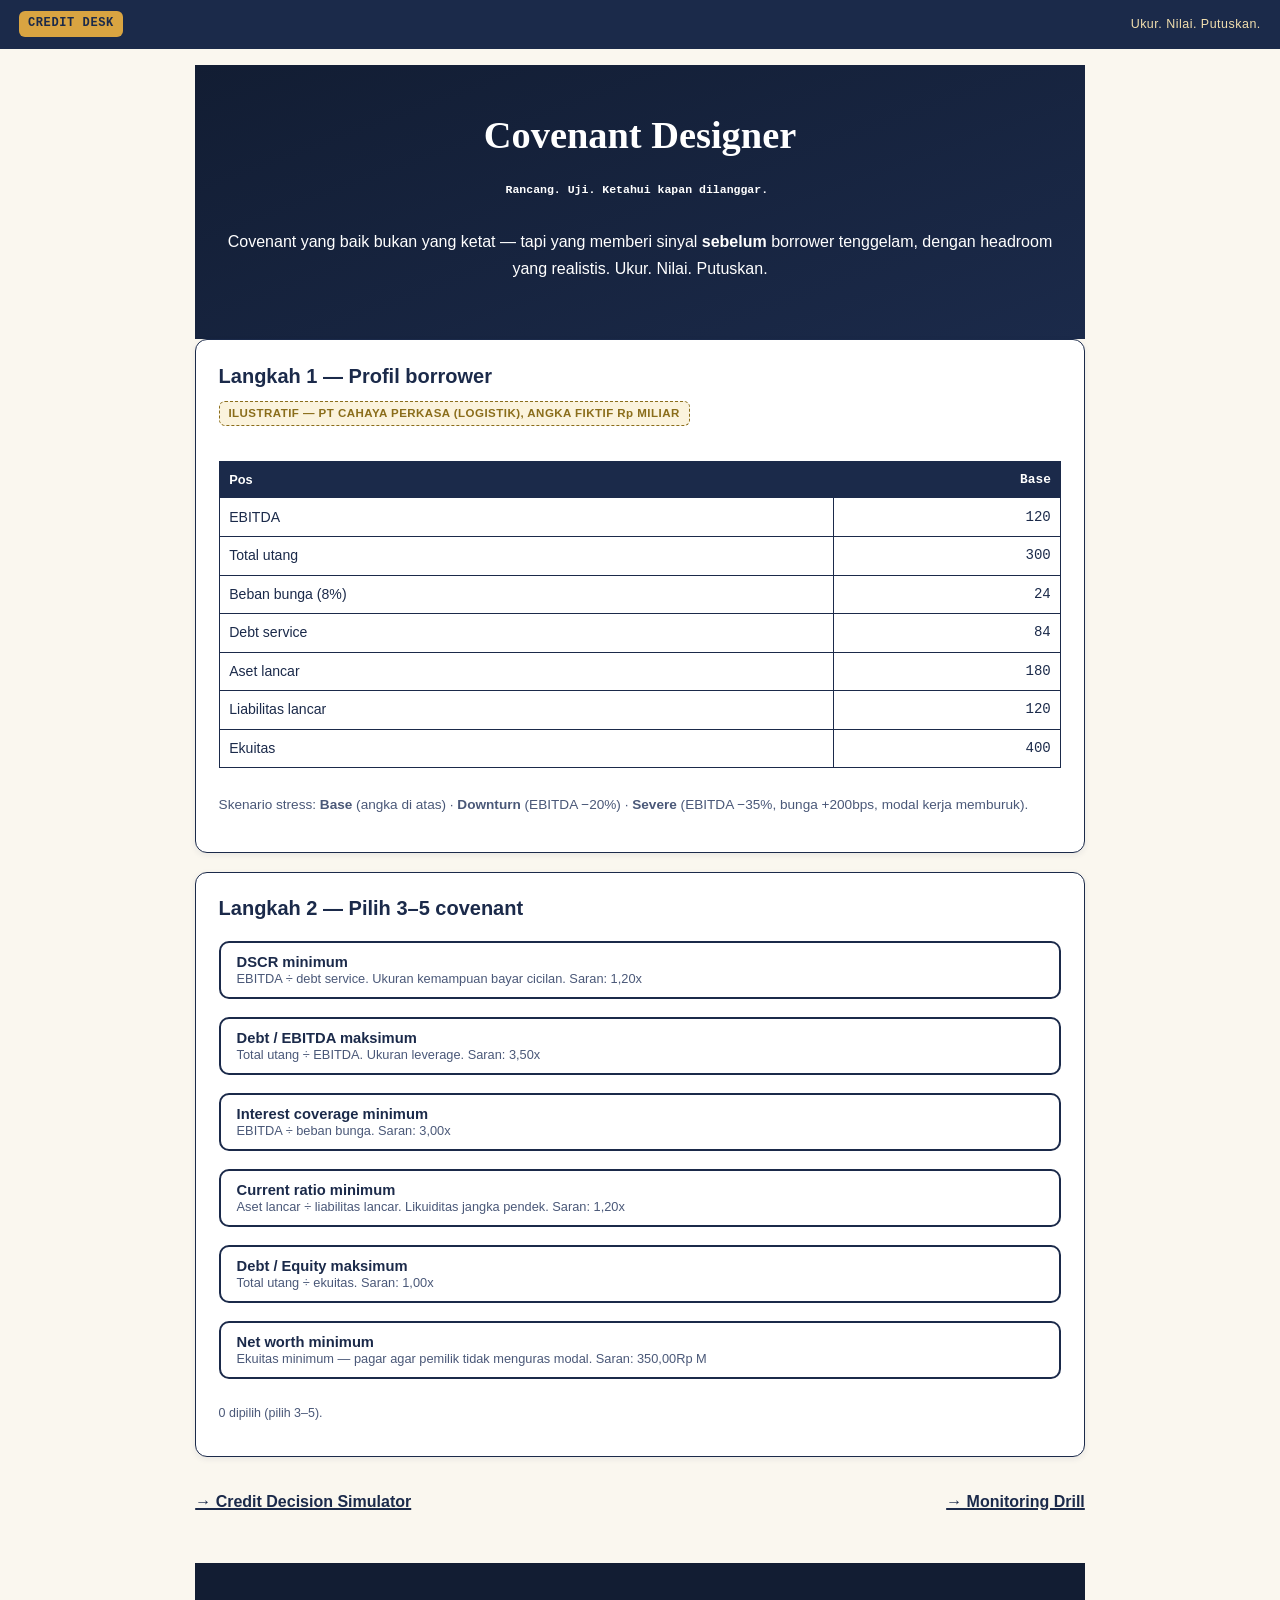
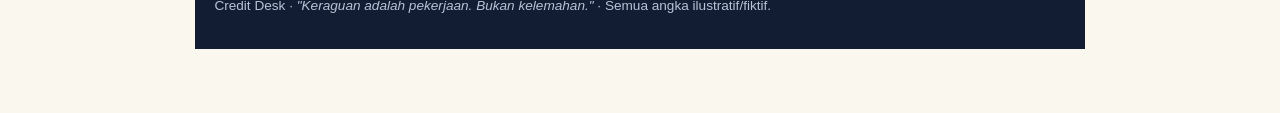
==== covenant-designer/index.html @ 6f963895 "Credit Desk — Putuskan seperti pemberi pinjaman (K1-K6 + simulator + covenant designer)" ====
<!DOCTYPE html>
<html lang="id">
<head>
<meta charset="UTF-8">
<meta name="viewport" content="width=device-width, initial-scale=1.0">
<title>Covenant Designer · Credit Desk</title>
<meta name="description" content="Rancang paket covenant, tetapkan threshold, uji terhadap 3 skenario stress, lihat peta breach.">
<link rel="stylesheet" href="/css/style.css">
</head>
<body>
<nav class="cd-nav">
  <a href="../" class="brandmark"><span class="desk-badge">CREDIT DESK</span></a>
  <span class="mantra">Ukur. Nilai. Putuskan.</span>
</nav>
<div class="cd-wrap">
  <div class="cd-hero">
    <h1>Covenant Designer</h1>
    <p class="tag">Rancang. Uji. Ketahui kapan dilanggar.</p>
    <p>Covenant yang baik bukan yang ketat — tapi yang memberi sinyal <b>sebelum</b>
    borrower tenggelam, dengan headroom yang realistis.
    <span class="cd-mantra">Ukur. Nilai. Putuskan.</span></p>
  </div>

  <div class="cd-card">
    <h2>Langkah 1 — Profil borrower</h2>
    <div class="ilus">ILUSTRATIF — PT CAHAYA PERKASA (LOGISTIK), ANGKA FIKTIF Rp MILIAR</div>
    <div class="tblwrap"><table class="cd-tbl" id="prof-tbl"></table></div>
    <p class="cd-sub">Skenario stress: <b>Base</b> (angka di atas) · <b>Downturn</b> (EBITDA −20%) ·
    <b>Severe</b> (EBITDA −35%, bunga +200bps, modal kerja memburuk).</p>
  </div>

  <div class="cd-card">
    <h2>Langkah 2 — Pilih 3–5 covenant</h2>
    <div class="cd-btnrow" id="cov-list" style="flex-direction:column;align-items:stretch"></div>
    <p class="cd-hint" id="cov-count">0 dipilih (pilih 3–5).</p>
  </div>

  <div class="cd-card" id="thresh-card" style="display:none">
    <h2>Langkah 3 — Tetapkan threshold</h2>
    <p class="cd-sub">Threshold = batas yang memicu breach. Beri headroom dari angka base —
    terlalu ketat = breach teknis terus; terlalu longgar = tidak memberi sinyal.</p>
    <div id="thresh-inputs"></div>
    <div class="cd-btnrow"><button class="cd-btn amber" id="run-stress">▶ Jalankan uji stress</button></div>
  </div>

  <div class="cd-card" id="result-card" style="display:none">
    <h2>Langkah 4 — Peta breach</h2>
    <div class="tblwrap"><table class="cd-tbl" id="stress-tbl"></table></div>
    <div id="stress-verdict"></div>
    <div class="cd-btnrow"><button class="cd-btn ghost" id="copy-pkg">📋 Salin paket covenant</button></div>
  </div>

  <div class="cd-pager"><a href="../simulator/">→ Credit Decision Simulator</a><a href="../monitoring/">→ Monitoring Drill</a></div>
  <div class="cd-foot">Credit Desk · <i>"Keraguan adalah pekerjaan. Bukan kelemahan."</i> · Semua angka ilustratif/fiktif.</div>
</div>
<script src="../js/common.js"></script>
<script src="../js/covenant-designer.js"></script>
</body>
</html>
---- css/style.css ----
/* Credit Desk — "Ruang Sidang" brand. Static, CSP-clean (no external requests). */
:root{
  --navy:#1B2A4A;
  --navy-deep:#121D33;
  --amber:#D9A441;
  --amber-soft:#F2DFAE;
  --paper:#FAF7EF;
  --paper-card:#FFFDF8;
  --ink:#1B2A4A;
  --ink-soft:#4A5878;
  --approve:#2E7D4F;
  --reject:#B3261E;
  --line:#1B2A4A;
  --radius:12px;
  --font-display:Georgia,'Times New Roman',serif;
  --font-body:-apple-system,BlinkMacSystemFont,'Segoe UI',Roboto,sans-serif;
  --font-mono:'SF Mono',Menlo,Consolas,monospace;
}
*{box-sizing:border-box}
body{margin:0;background:var(--paper);color:var(--ink);font-family:var(--font-body);line-height:1.65}
.mono{font-family:var(--font-mono)}
a{color:var(--navy);text-decoration-thickness:2px}
a:hover{color:var(--reject)}

/* nav */
.cd-nav{background:var(--navy);color:#fff;display:flex;align-items:center;justify-content:space-between;
  padding:.7rem 1.2rem;position:sticky;top:0;z-index:50}
.cd-nav a{color:#fff;text-decoration:none;font-weight:600}
.cd-nav .brandmark{display:flex;align-items:center;gap:.6rem}
.cd-nav .desk-badge{background:var(--amber);color:var(--navy);font-family:var(--font-mono);font-weight:700;
  font-size:.75rem;padding:.2rem .55rem;border-radius:6px;letter-spacing:.05em}
.cd-nav .mantra{font-size:.78rem;color:var(--amber-soft);letter-spacing:.04em}

/* hero */
.cd-hero{background:linear-gradient(160deg,var(--navy-deep),var(--navy));color:#fff;padding:3rem 1.2rem 2.6rem;text-align:center}
.cd-hero .kicker{color:var(--amber);text-transform:uppercase;letter-spacing:.18em;font-size:.75rem;font-weight:700;margin:0 0 .8rem}
.cd-hero h1{font-family:var(--font-display);font-size:2.4rem;margin:0 0 .6rem;line-height:1.15}
.cd-hero h1 em{color:var(--amber);font-style:normal}
.cd-hero .lede{max-width:42rem;margin:0 auto;color:#D8DEEA;font-size:1.02rem}
.cd-hero .rule{max-width:44rem;margin:1.4rem auto 0;border:1px solid rgba(217,164,65,.5);border-radius:var(--radius);
  padding:.8rem 1.1rem;font-style:italic;color:var(--amber-soft);font-size:.92rem}

/* layout */
.wrap{max-width:52rem;margin:0 auto;padding:0 1.2rem}
.cd-sec{padding:2rem 0}
.cd-sec h2{font-family:var(--font-display);font-size:1.5rem;margin:0 0 1rem;border-bottom:3px solid var(--amber);
  display:inline-block;padding-bottom:.25rem}
.cd-sec h3{font-family:var(--font-display);font-size:1.15rem;margin:1.4rem 0 .5rem}
.cd-sec p{margin:.6rem 0}
.cd-sec ul,.cd-sec ol{margin:.6rem 0;padding-left:1.4rem}

/* cards */
.mod-grid{display:grid;grid-template-columns:repeat(auto-fit,minmax(15rem,1fr));gap:1rem;margin-top:1.2rem}
.mod-card{background:var(--paper-card);border:2px solid var(--line);border-radius:var(--radius);padding:1.1rem 1.2rem;
  text-decoration:none;color:var(--ink);display:flex;flex-direction:column;gap:.4rem}
.mod-card:hover{border-color:var(--amber);transform:translateY(-2px)}
.mod-card .knum{font-family:var(--font-mono);font-size:.75rem;font-weight:700;color:var(--amber);
  background:var(--navy);display:inline-block;padding:.15rem .6rem;border-radius:20px;align-self:flex-start}
.mod-card h3{margin:.2rem 0;font-size:1.05rem}
.mod-card p{font-size:.88rem;color:var(--ink-soft);margin:0;flex:1}
.mod-card .go{font-weight:700;font-size:.88rem;color:var(--navy)}

/* prereq box */
.prereq{border:2px solid var(--line);border-left:10px solid var(--amber);border-radius:var(--radius);
  background:var(--paper-card);padding:1rem 1.2rem;margin:1.2rem 0}
.prereq h3{font-family:var(--font-display);margin:0 0 .4rem;font-size:1rem}
.prereq ul{margin:.4rem 0;padding-left:1.2rem;font-size:.92rem}
.honest{border:2px solid var(--line);border-left:10px solid var(--reject);border-radius:var(--radius);
  background:var(--paper-card);padding:1rem 1.2rem;margin:1.2rem 0;font-size:.92rem}

/* decision box */
.decision{background:var(--navy);color:#fff;border-radius:var(--radius);padding:1.2rem 1.3rem;margin:1.4rem 0}
.decision h3{font-family:var(--font-display);color:var(--amber);margin:0 0 .6rem}
.decision label{display:block;font-size:.88rem;margin:.7rem 0 .25rem;color:#D8DEEA}
.decision textarea,.decision input[type=text],.decision select{width:100%;border:2px solid var(--amber);
  border-radius:8px;padding:.55rem .7rem;font-family:var(--font-body);font-size:.9rem;background:#fff;color:var(--ink)}
.decision textarea{min-height:5rem}
.verdict-row{display:flex;flex-wrap:wrap;gap:.6rem;margin:.8rem 0}
.verdict{border:2px solid var(--amber);background:transparent;color:#fff;border-radius:24px;padding:.45rem 1.2rem;
  font-weight:700;cursor:pointer;font-size:.9rem}
.verdict.sel-approve{background:var(--approve);border-color:var(--approve)}
.verdict.sel-reject{background:var(--reject);border-color:var(--reject)}
.verdict.sel-restructure{background:var(--amber);border-color:var(--amber);color:var(--navy)}

/* quiz */
.quiz-q{background:var(--paper-card);border:2px solid var(--line);border-radius:var(--radius);
  padding:1rem 1.2rem;margin-bottom:.9rem}
.quiz-q h3{font-size:.98rem;margin:0 0 .6rem}
.quiz-q .opt{display:block;margin:.35rem 0;padding:.5rem .7rem;border:1.5px solid var(--ink-soft);
  border-radius:8px;cursor:pointer;font-size:.9rem}
.quiz-q .opt:hover{border-color:var(--amber)}
.quiz-q .opt.picked{border-color:var(--navy);border-width:2.5px;background:#F4F6FB}
.quiz-q .opt.right{border-color:var(--approve);background:#EDF7F0}
.quiz-q .opt.wrong{border-color:var(--reject);background:#FBEFED}
.quiz-q .why{font-size:.85rem;color:var(--ink-soft);margin-top:.4rem;display:none}
.quiz-q.graded .why{display:block}
#gate-box{display:none;border:3px solid var(--amber);border-radius:var(--radius);padding:1.1rem 1.3rem;
  margin-top:1.2rem;background:var(--paper-card)}
#gate-box.pass{border-color:var(--approve)}
#gate-box.fail{border-color:var(--reject)}

/* buttons */
.btnrow{display:flex;flex-wrap:wrap;gap:.7rem;align-items:center;margin-top:.9rem}
.btn{border:2px solid var(--navy);border-radius:8px;padding:.55rem 1.2rem;font-weight:700;cursor:pointer;
  font-size:.92rem;background:var(--navy);color:#fff;font-family:var(--font-body)}
.btn:hover{background:var(--navy-deep)}
.btn.ghost{background:transparent;color:var(--navy)}
.okmsg{color:var(--approve);font-weight:600;font-size:.9rem}

/* tables */
.tblwrap{overflow-x:auto;margin:1rem 0}
table.stmt{width:100%;border-collapse:collapse;font-size:.88rem;background:var(--paper-card)}
table.stmt th,table.stmt td{border:1.5px solid var(--line);padding:.45rem .6rem;text-align:left;vertical-align:top}
table.stmt th{background:var(--navy);color:#fff;font-size:.82rem}
table.stmt td.num{font-family:var(--font-mono);text-align:right;white-space:nowrap}

/* footer */
.cd-foot{background:var(--navy-deep);color:#B9C2D6;padding:2rem 1.2rem;margin-top:3rem;font-size:.85rem}
.cd-foot a{color:var(--amber-soft)}
.cd-foot .wrap{display:flex;flex-wrap:wrap;gap:1.5rem;justify-content:space-between}

.tag{display:inline-block;font-family:var(--font-mono);font-size:.72rem;font-weight:700;padding:.15rem .6rem;
  border-radius:20px;margin-right:.4rem}
.tag.approve{background:#DDF0E4;color:var(--approve);border:1px solid var(--approve)}
.tag.reject{background:#F9E4E1;color:var(--reject);border:1px solid var(--reject)}
.tag.watch{background:var(--amber-soft);color:var(--navy);border:1px solid var(--amber)}

@media(max-width:640px){
  .cd-hero h1{font-size:1.8rem}
  .cd-nav .mantra{display:none}
}

/* ── MERGED 2026-11-04: konsolidasi cd-style.css + credit-desk.css ──
   Satu design system. Rename: .cd-nav(pager)→.cd-pager, .btn(K5/K6)→.cbtn,
   .verdict(K5)→.verdict-block. Vars tambahan untuk fitur. */
:root{
  --card:#FFFFFF;
  --approve-bg:#E3F1E8;
  --reject-bg:#F9E4E2;
  --warn:#8A6D1B;
  --warn-bg:#FBF3DD;
  --muted:#5B6472;
}

/* feature pages (simulator/covenant-designer/monitoring) */
.cd-wrap{max-width:58rem;margin:0 auto;padding:1rem 1.2rem 4rem}
.cd-card{background:var(--card);border:1px solid var(--line);border-radius:var(--radius);
  padding:1.2rem 1.4rem;margin-bottom:1.2rem;box-shadow:0 2px 6px rgba(27,42,74,.08)}
.cd-card h2{margin:0 0 .4rem;font-size:1.25rem;color:var(--navy)}
.cd-card h3{margin:1rem 0 .4rem;font-size:1.05rem;color:var(--navy)}
.cd-sub{font-size:.85rem;color:var(--ink-soft);margin-bottom:1rem}
.ilus{display:inline-block;background:var(--warn-bg);border:1px dashed var(--warn);
  color:var(--warn);font-size:.72rem;font-weight:700;padding:.1rem .55rem;
  border-radius:6px;letter-spacing:.04em;margin-bottom:.6rem}
table.cd-tbl{width:100%;border-collapse:collapse;font-size:.88rem;margin:.6rem 0}
table.cd-tbl th,table.cd-tbl td{border:1px solid var(--line);padding:.45rem .6rem;text-align:left}
table.cd-tbl th{background:var(--navy);color:#fff;font-size:.8rem}
table.cd-tbl td.num,table.cd-tbl th.num{text-align:right;font-family:var(--font-mono)}
.cd-grid{display:grid;grid-template-columns:repeat(auto-fit,minmax(14rem,1fr));gap:.9rem;margin:.8rem 0}
.cd-field label{font-weight:700;font-size:.82rem;display:block;margin-bottom:.3rem}
.cd-field input,.cd-field select,.cd-field textarea{width:100%;font-family:inherit;
  font-size:.95rem;border:2px solid var(--line);border-radius:8px;padding:.55rem .8rem;
  background:#fff;color:var(--ink)}
.cd-field input:focus,.cd-field select:focus,.cd-field textarea:focus{
  outline:3px solid var(--amber);border-color:var(--navy)}
.cd-hint{font-size:.78rem;color:var(--ink-soft);margin-top:.25rem}
.cd-btnrow{display:flex;gap:.6rem;flex-wrap:wrap;margin:1rem 0}
button.cd-btn{border:2px solid var(--navy);border-radius:10px;padding:.6rem 1.3rem;
  font-weight:700;font-size:.92rem;cursor:pointer;background:var(--navy);color:#fff;
  font-family:inherit}
button.cd-btn.ghost{background:#fff;color:var(--navy)}
button.cd-btn.amber{background:var(--amber);border-color:var(--amber);color:var(--navy-deep)}
button.cd-btn:disabled{opacity:.45;cursor:not-allowed}
button.cd-opt{border:2px solid var(--line);border-radius:10px;padding:.7rem 1rem;
  background:#fff;cursor:pointer;font-family:inherit;font-size:.92rem;text-align:left;
  width:100%;margin-bottom:.5rem;color:var(--ink)}
button.cd-opt.sel{border-color:var(--navy);background:var(--amber-soft);font-weight:700}
button.cd-opt.right{border-color:var(--approve);background:var(--approve-bg)}
button.cd-opt.wrong{border-color:var(--reject);background:var(--reject-bg)}
.cd-result{border-radius:var(--radius);padding:1rem 1.2rem;margin:1rem 0;font-size:.92rem;display:none}
.cd-result.show{display:block}
.cd-result.ok{background:var(--approve-bg);border:2px solid var(--approve)}
.cd-result.bad{background:var(--reject-bg);border:2px solid var(--reject)}
.cd-result.info{background:var(--warn-bg);border:2px solid var(--amber)}
.cd-kunci{background:var(--navy);color:#E8ECF4;border-radius:var(--radius);
  padding:1rem 1.2rem;margin:1rem 0;font-size:.9rem}
.cd-kunci b{color:var(--amber)}
.cd-pager{display:flex;justify-content:space-between;flex-wrap:wrap;gap:.6rem;margin:2rem 0}
.cd-pager a{color:var(--navy);font-weight:700}
.badge{display:inline-block;font-size:.7rem;font-weight:700;padding:.12rem .6rem;
  border-radius:20px;vertical-align:middle}
.badge.approve{background:var(--approve);color:#fff}
.badge.reject{background:var(--reject);color:#fff}
.badge.cond{background:var(--amber);color:var(--navy-deep)}
.badge.s1{background:#D7E7F5;color:#1B3A5C}.badge.s2{background:#F6E3B4;color:#6B4E0B}
.badge.s3{background:#F2C9C5;color:#7A1F1A}
.prog{height:.6rem;background:var(--line);border-radius:6px;overflow:hidden;margin:.6rem 0}
.prog>div{height:100%;background:var(--amber);width:0;transition:width .3s}

/* K5/K6 (case + Q&A) */
.kicker{color:var(--warn);text-transform:uppercase;letter-spacing:.12em;font-size:.75rem;font-weight:700;margin:0 0 .4rem}
.lede{font-size:1.08rem;color:var(--ink-soft);max-width:62ch}
.hero{background:linear-gradient(135deg,var(--navy) 0%,var(--navy-deep) 100%);color:#fff;
  border-radius:14px;padding:2.2rem;margin-bottom:2rem}
.hero h1{color:#fff;margin:.2rem 0 .6rem;font-size:2rem;line-height:1.25;font-family:var(--font-display)}
.hero p{color:#D8DEEA;max-width:60ch}
.hero .mantra{color:var(--amber);font-family:var(--font-display);font-style:italic}
.rule{border-left:4px solid var(--amber);background:var(--amber-soft);padding:.8rem 1rem;
  border-radius:0 8px 8px 0;margin:1.2rem 0;font-size:.95rem}
.card{background:var(--card);border:1px solid var(--line);border-radius:12px;padding:1.4rem;margin:1.2rem 0}
.card h3{margin-top:0;color:var(--navy)}
.grid2{display:grid;grid-template-columns:1fr 1fr;gap:1rem}
@media(max-width:760px){.grid2{grid-template-columns:1fr}}
table.figures{width:100%;border-collapse:collapse;font-size:.92rem;margin:.8rem 0}
table.figures th,table.figures td{border:1px solid var(--line);padding:.5rem .7rem;text-align:left;vertical-align:top}
table.figures th{background:var(--navy);color:#fff;font-weight:600}
table.figures td.num{font-family:var(--font-mono);text-align:right;white-space:nowrap}
.src{font-size:.75rem;color:var(--muted)}
.case{border:2px solid var(--navy);border-radius:14px;margin:2rem 0;overflow:hidden}
.case-head{background:var(--navy);color:#fff;padding:1.2rem 1.4rem}
.case-head h2{color:#fff;margin:0 0 .2rem}
.case-head .tag{display:inline-block;background:var(--amber);color:var(--navy-deep);font-size:.72rem;
  font-weight:700;border-radius:20px;padding:.15rem .7rem;margin-right:.4rem}
.case-body{padding:1.4rem}
.committee{background:#F4EFE2;border:1px dashed var(--warn);border-radius:10px;padding:1rem 1.2rem;margin:1.2rem 0}
.committee h4{margin:.2rem 0 .6rem;color:var(--navy)}
.decision-box{border:1px solid var(--line);border-radius:10px;padding:1.2rem;margin:1.2rem 0;background:#fff}
.decision-btns{display:flex;gap:.7rem;flex-wrap:wrap;margin:.8rem 0}
.cbtn{display:inline-block;border:1px solid var(--navy);background:#fff;color:var(--navy);
  border-radius:8px;padding:.6rem 1.1rem;font-size:.95rem;cursor:pointer;text-decoration:none;font-family:inherit}
.cbtn:hover{background:var(--navy);color:#fff}
.cbtn.approve{border-color:var(--approve);color:var(--approve)}
.cbtn.approve.sel,.cbtn.approve:hover{background:var(--approve);color:#fff}
.cbtn.reject{border-color:var(--reject);color:var(--reject)}
.cbtn.reject.sel,.cbtn.reject:hover{background:var(--reject);color:#fff}
.cbtn.cond{border-color:var(--warn);color:var(--warn)}
.cbtn.cond.sel,.cbtn.cond:hover{background:var(--warn);color:#fff}
.cbtn.primary{background:var(--navy);color:#fff}
.cbtn.primary:hover{background:var(--navy-deep)}
.decision-box textarea,.decision-box input[type=text]{width:100%;border:1px solid var(--line);
  border-radius:8px;padding:.6rem;font:inherit;background:#fff}
.decision-box textarea{min-height:90px}
label.f{display:block;font-weight:600;font-size:.9rem;margin:.8rem 0 .3rem;color:var(--navy)}
.reveal{border:2px solid var(--amber);border-radius:10px;padding:1.2rem;margin-top:1.2rem;background:#FFFDF6}
.reveal h4{color:var(--navy);margin-top:0}
.verdict-block{font-family:var(--font-display);font-size:1.15rem;border-left:4px solid var(--amber);
  padding-left:1rem;margin:1rem 0}
.qa{border:1px solid var(--line);border-radius:10px;margin:.7rem 0;background:#fff;overflow:hidden}
.qa>button{width:100%;text-align:left;background:none;border:none;padding:.9rem 1.1rem;font:inherit;
  font-weight:600;color:var(--navy);cursor:pointer;display:flex;justify-content:space-between;gap:1rem;align-items:center}
.qa>button .n{color:var(--amber);font-family:var(--font-mono);font-size:.85rem;white-space:nowrap}
.qa .a{padding:0 1.1rem 1.1rem;border-top:1px dashed var(--line);font-size:.95rem}
.qa .a .rubrik{background:#F4EFE2;border-radius:8px;padding:.7rem .9rem;margin-top:.7rem;font-size:.88rem}
.qa .cat{font-size:.72rem;text-transform:uppercase;letter-spacing:.1em;color:var(--muted);font-weight:700}
.prasyarat{background:var(--navy);color:#DCE3F2;border-radius:10px;padding:1rem 1.2rem;margin:1.4rem 0;font-size:.92rem}
.prasyarat a{color:var(--amber)}
.prasyarat strong{color:#fff}
.hidden{display:none!important}
footer.site{border-top:1px solid var(--line);margin-top:3rem;padding:1.6rem 0;color:var(--muted);font-size:.85rem}
footer.site .wrap{display:flex;gap:1.5rem;flex-wrap:wrap;justify-content:space-between}

/* nav links (dipakai K5/K6) */
.cd-nav .nav-links{margin-left:auto;display:flex;gap:.9rem;flex-wrap:wrap;align-items:center}
.cd-nav .nav-links a{color:#DCE3F2;font-size:.88rem;font-weight:400}
.cd-nav .nav-links a:hover,.cd-nav .nav-links a.active{color:var(--amber)}

@media(max-width:760px){
  .hero{padding:1.5rem}.hero h1{font-size:1.5rem}
  table.figures{font-size:.82rem}
  .cd-wrap{padding:.8rem .8rem 3rem}
}
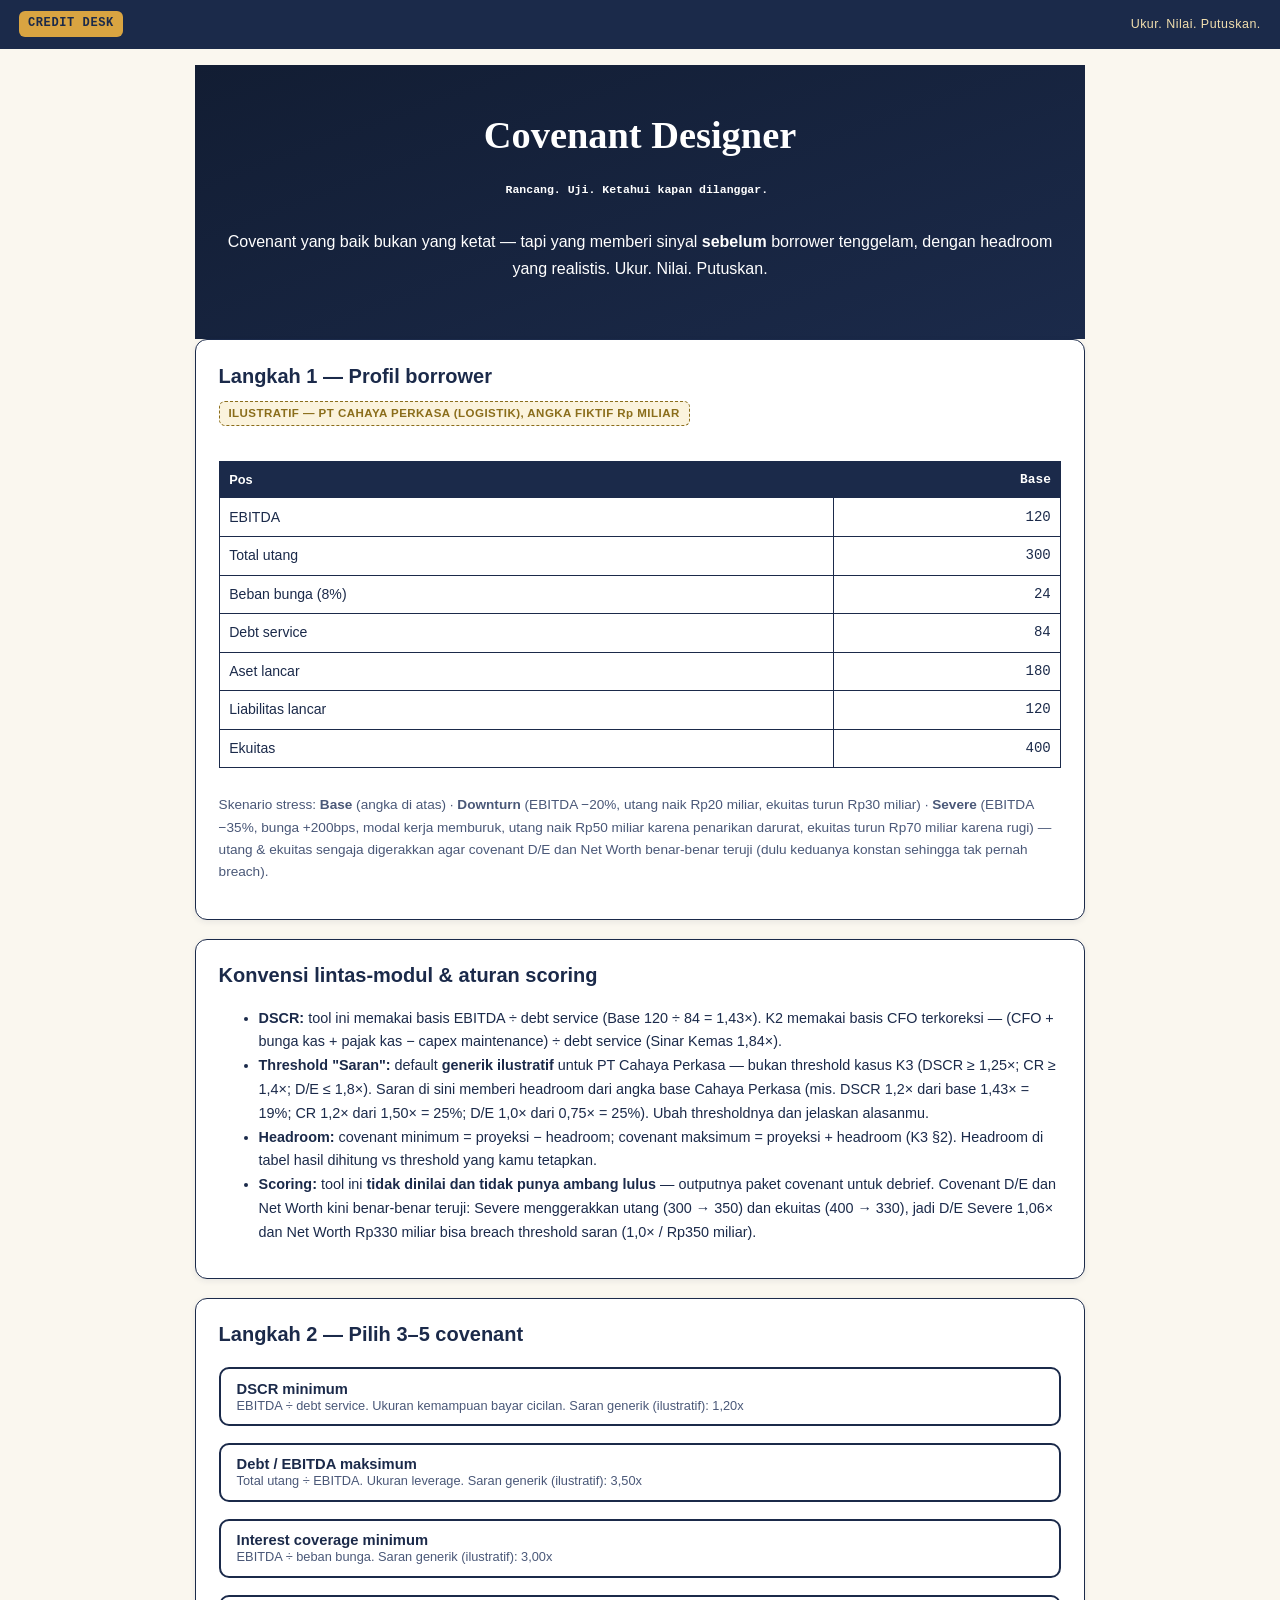
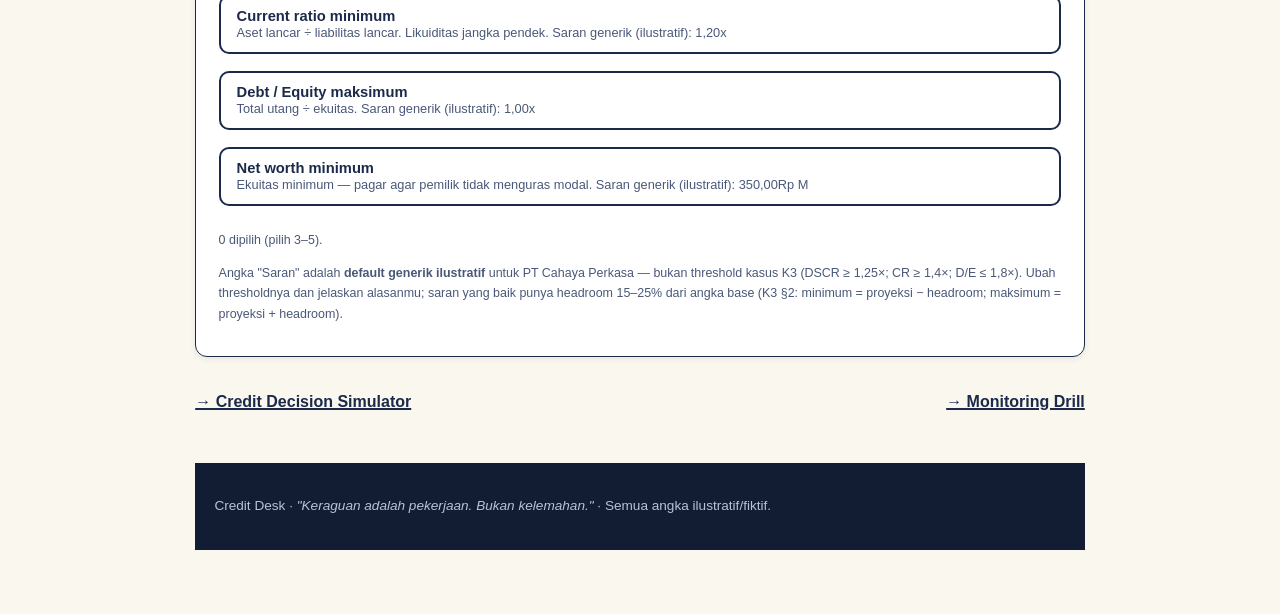
==== commit 1c412281: "Fix Ronde 4 Terra: MF-1 DSCR K2 1,84x (double-count bunga), MF-2 headroom maks +20%, 14 should-fix +" ====
--- a/covenant-designer/index.html
+++ b/covenant-designer/index.html
@@ -25,20 +25,31 @@
     <h2>Langkah 1 — Profil borrower</h2>
     <div class="ilus">ILUSTRATIF — PT CAHAYA PERKASA (LOGISTIK), ANGKA FIKTIF Rp MILIAR</div>
     <div class="tblwrap"><table class="cd-tbl" id="prof-tbl"></table></div>
-    <p class="cd-sub">Skenario stress: <b>Base</b> (angka di atas) · <b>Downturn</b> (EBITDA −20%) ·
-    <b>Severe</b> (EBITDA −35%, bunga +200bps, modal kerja memburuk).</p>
+    <p class="cd-sub">Skenario stress: <b>Base</b> (angka di atas) · <b>Downturn</b> (EBITDA −20%, utang naik Rp20 miliar, ekuitas turun Rp30 miliar) ·
+    <b>Severe</b> (EBITDA −35%, bunga +200bps, modal kerja memburuk, utang naik Rp50 miliar karena penarikan darurat, ekuitas turun Rp70 miliar karena rugi) — utang &amp; ekuitas sengaja digerakkan agar covenant D/E dan Net Worth benar-benar teruji (dulu keduanya konstan sehingga tak pernah breach).</p>
+  </div>
+
+  <div class="cd-card">
+    <h2>Konvensi lintas-modul &amp; aturan scoring</h2>
+    <ul style="font-size:.9rem">
+      <li><strong>DSCR:</strong> tool ini memakai basis EBITDA ÷ debt service (Base 120 ÷ 84 = 1,43×). K2 memakai basis CFO terkoreksi — (CFO + bunga kas + pajak kas − capex maintenance) ÷ debt service (Sinar Kemas 1,84×).</li>
+      <li><strong>Threshold "Saran":</strong> default <strong>generik ilustratif</strong> untuk PT Cahaya Perkasa — bukan threshold kasus K3 (DSCR ≥ 1,25×; CR ≥ 1,4×; D/E ≤ 1,8×). Saran di sini memberi headroom dari angka base Cahaya Perkasa (mis. DSCR 1,2× dari base 1,43× = 19%; CR 1,2× dari 1,50× = 25%; D/E 1,0× dari 0,75× = 25%). Ubah thresholdnya dan jelaskan alasanmu.</li>
+      <li><strong>Headroom:</strong> covenant minimum = proyeksi − headroom; covenant maksimum = proyeksi + headroom (K3 §2). Headroom di tabel hasil dihitung vs threshold yang kamu tetapkan.</li>
+      <li><strong>Scoring:</strong> tool ini <strong>tidak dinilai dan tidak punya ambang lulus</strong> — outputnya paket covenant untuk debrief. Covenant D/E dan Net Worth kini benar-benar teruji: Severe menggerakkan utang (300 → 350) dan ekuitas (400 → 330), jadi D/E Severe 1,06× dan Net Worth Rp330 miliar bisa breach threshold saran (1,0× / Rp350 miliar).</li>
+    </ul>
   </div>
 
   <div class="cd-card">
     <h2>Langkah 2 — Pilih 3–5 covenant</h2>
     <div class="cd-btnrow" id="cov-list" style="flex-direction:column;align-items:stretch"></div>
     <p class="cd-hint" id="cov-count">0 dipilih (pilih 3–5).</p>
+    <p class="cd-hint">Angka "Saran" adalah <strong>default generik ilustratif</strong> untuk PT Cahaya Perkasa — bukan threshold kasus K3 (DSCR ≥ 1,25×; CR ≥ 1,4×; D/E ≤ 1,8×). Ubah thresholdnya dan jelaskan alasanmu; saran yang baik punya headroom 15–25% dari angka base (K3 §2: minimum = proyeksi − headroom; maksimum = proyeksi + headroom).</p>
   </div>
 
   <div class="cd-card" id="thresh-card" style="display:none">
     <h2>Langkah 3 — Tetapkan threshold</h2>
     <p class="cd-sub">Threshold = batas yang memicu breach. Beri headroom dari angka base —
-    terlalu ketat = breach teknis terus; terlalu longgar = tidak memberi sinyal.</p>
+    terlalu ketat = breach teknis terus; terlalu longgar = tidak memberi sinyal. Headroom: covenant minimum di bawah angka base; maksimum di atas angka base (K3 §2).</p>
     <div id="thresh-inputs"></div>
     <div class="cd-btnrow"><button class="cd-btn amber" id="run-stress">▶ Jalankan uji stress</button></div>
   </div>
--- a/css/style.css
+++ b/css/style.css
@@ -38,7 +38,7 @@
 .cd-hero h1 em{color:var(--amber);font-style:normal}
 .cd-hero .lede{max-width:42rem;margin:0 auto;color:#D8DEEA;font-size:1.02rem}
 .cd-hero .rule{max-width:44rem;margin:1.4rem auto 0;border:1px solid rgba(217,164,65,.5);border-radius:var(--radius);
-  padding:.8rem 1.1rem;font-style:italic;color:var(--amber-soft);font-size:.92rem}
+  background:transparent;padding:.8rem 1.1rem;font-style:italic;color:var(--amber-soft);font-size:.92rem}
 
 /* layout */
 .wrap{max-width:52rem;margin:0 auto;padding:0 1.2rem}
@@ -81,6 +81,9 @@
 .verdict.sel-approve{background:var(--approve);border-color:var(--approve)}
 .verdict.sel-reject{background:var(--reject);border-color:var(--reject)}
 .verdict.sel-restructure{background:var(--amber);border-color:var(--amber);color:var(--navy)}
+.verdict.sel-upgrade{background:var(--approve);border-color:var(--approve)}
+.verdict.sel-maintain{background:var(--amber);border-color:var(--amber);color:var(--navy)}
+.verdict.sel-downgrade{background:var(--reject);border-color:var(--reject)}
 
 /* quiz */
 .quiz-q{background:var(--paper-card);border:2px solid var(--line);border-radius:var(--radius);
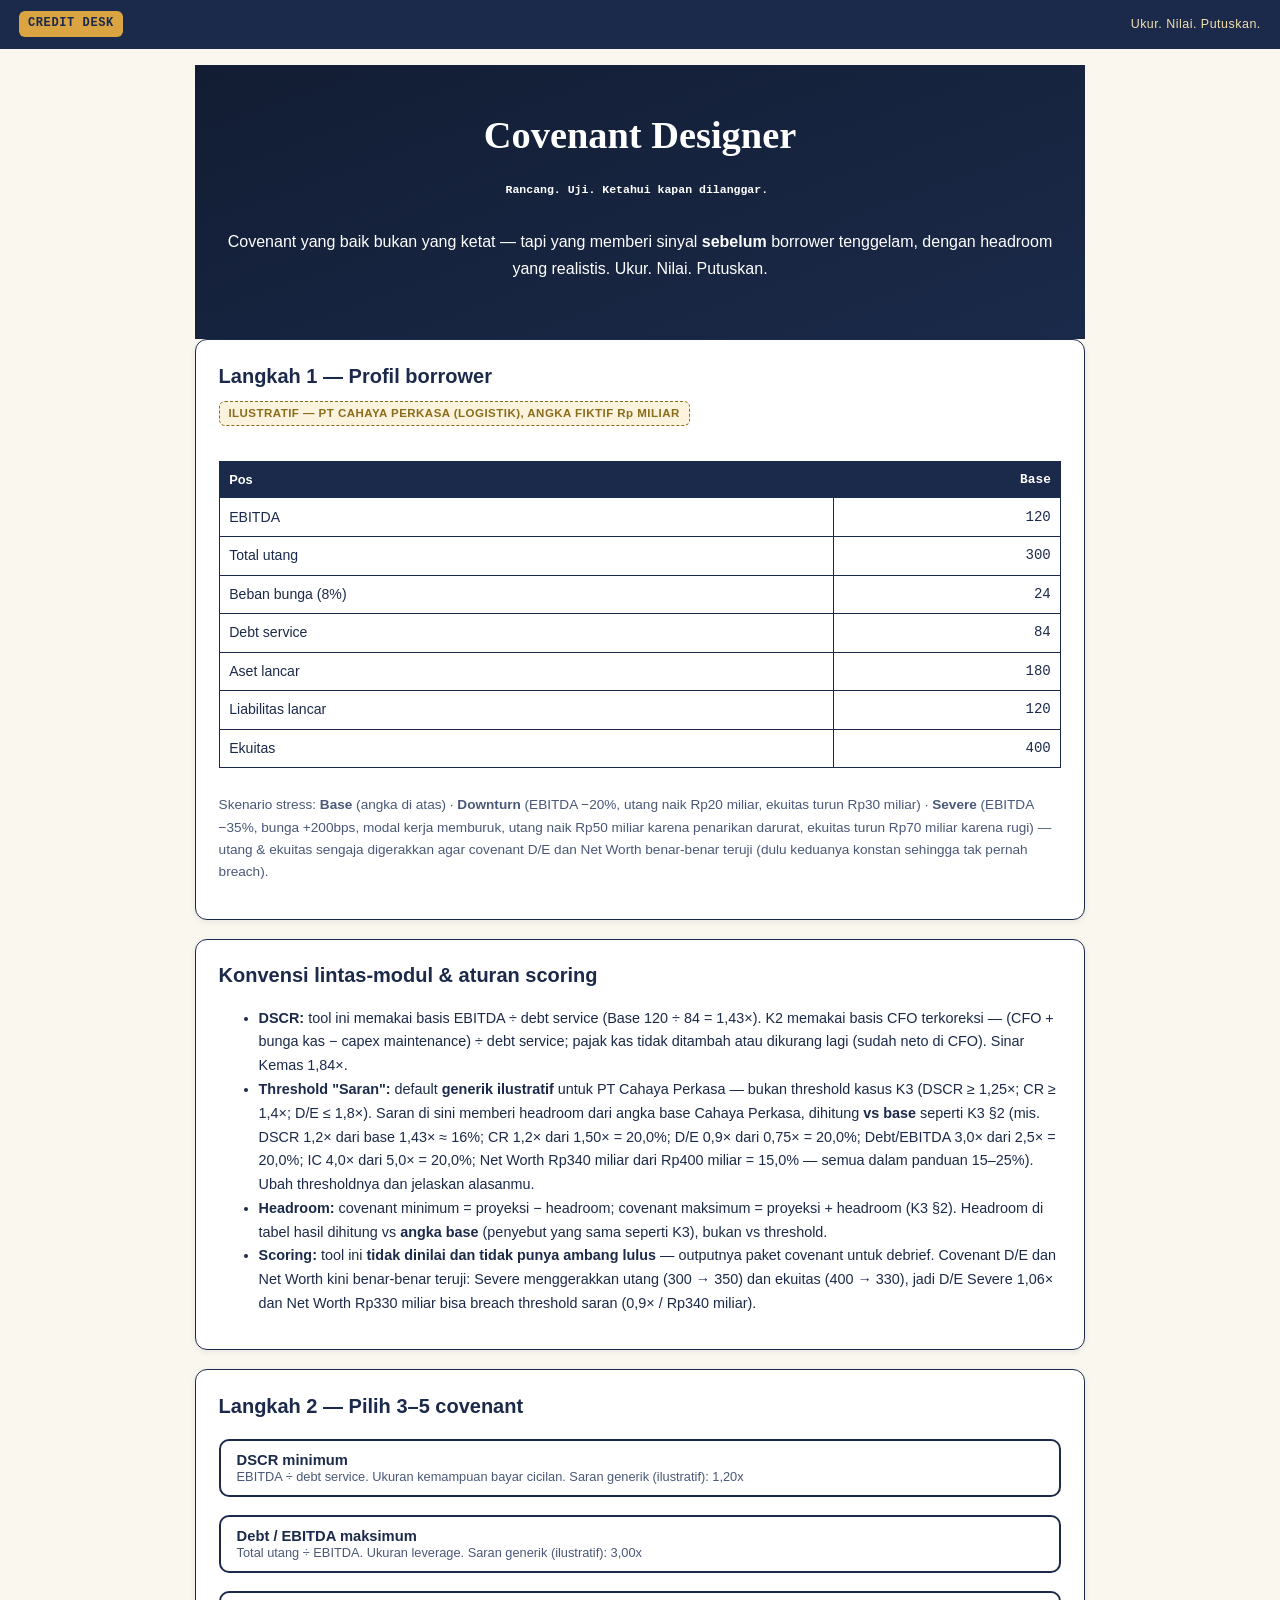
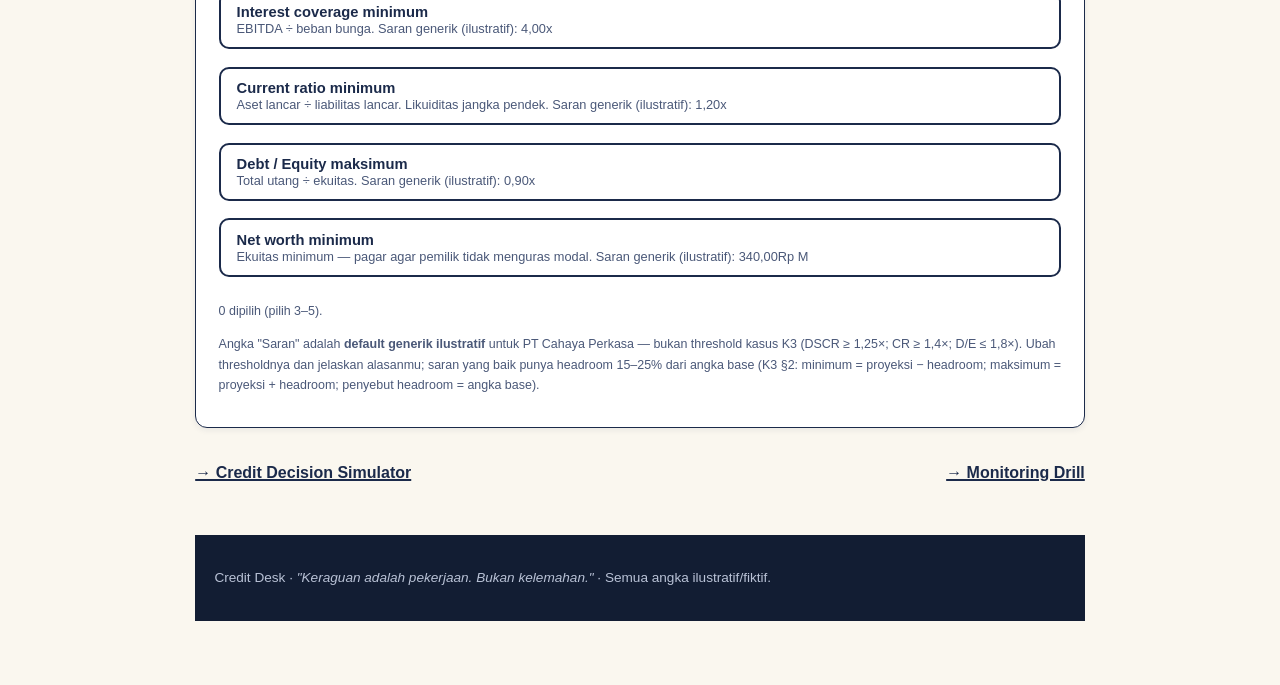
==== commit df1ed127: "Fix Ronde 5 Terra: DSCR tanpa double-count pajak (MF-1/MF-3), WSKT rugi-CFO (MF-2), label konservati" ====
--- a/covenant-designer/index.html
+++ b/covenant-designer/index.html
@@ -32,10 +32,10 @@
   <div class="cd-card">
     <h2>Konvensi lintas-modul &amp; aturan scoring</h2>
     <ul style="font-size:.9rem">
-      <li><strong>DSCR:</strong> tool ini memakai basis EBITDA ÷ debt service (Base 120 ÷ 84 = 1,43×). K2 memakai basis CFO terkoreksi — (CFO + bunga kas + pajak kas − capex maintenance) ÷ debt service (Sinar Kemas 1,84×).</li>
-      <li><strong>Threshold "Saran":</strong> default <strong>generik ilustratif</strong> untuk PT Cahaya Perkasa — bukan threshold kasus K3 (DSCR ≥ 1,25×; CR ≥ 1,4×; D/E ≤ 1,8×). Saran di sini memberi headroom dari angka base Cahaya Perkasa (mis. DSCR 1,2× dari base 1,43× = 19%; CR 1,2× dari 1,50× = 25%; D/E 1,0× dari 0,75× = 25%). Ubah thresholdnya dan jelaskan alasanmu.</li>
-      <li><strong>Headroom:</strong> covenant minimum = proyeksi − headroom; covenant maksimum = proyeksi + headroom (K3 §2). Headroom di tabel hasil dihitung vs threshold yang kamu tetapkan.</li>
-      <li><strong>Scoring:</strong> tool ini <strong>tidak dinilai dan tidak punya ambang lulus</strong> — outputnya paket covenant untuk debrief. Covenant D/E dan Net Worth kini benar-benar teruji: Severe menggerakkan utang (300 → 350) dan ekuitas (400 → 330), jadi D/E Severe 1,06× dan Net Worth Rp330 miliar bisa breach threshold saran (1,0× / Rp350 miliar).</li>
+      <li><strong>DSCR:</strong> tool ini memakai basis EBITDA ÷ debt service (Base 120 ÷ 84 = 1,43×). K2 memakai basis CFO terkoreksi — (CFO + bunga kas − capex maintenance) ÷ debt service; pajak kas tidak ditambah atau dikurang lagi (sudah neto di CFO). Sinar Kemas 1,84×.</li>
+      <li><strong>Threshold "Saran":</strong> default <strong>generik ilustratif</strong> untuk PT Cahaya Perkasa — bukan threshold kasus K3 (DSCR ≥ 1,25×; CR ≥ 1,4×; D/E ≤ 1,8×). Saran di sini memberi headroom dari angka base Cahaya Perkasa, dihitung <strong>vs base</strong> seperti K3 §2 (mis. DSCR 1,2× dari base 1,43× ≈ 16%; CR 1,2× dari 1,50× = 20,0%; D/E 0,9× dari 0,75× = 20,0%; Debt/EBITDA 3,0× dari 2,5× = 20,0%; IC 4,0× dari 5,0× = 20,0%; Net Worth Rp340 miliar dari Rp400 miliar = 15,0% — semua dalam panduan 15–25%). Ubah thresholdnya dan jelaskan alasanmu.</li>
+      <li><strong>Headroom:</strong> covenant minimum = proyeksi − headroom; covenant maksimum = proyeksi + headroom (K3 §2). Headroom di tabel hasil dihitung vs <strong>angka base</strong> (penyebut yang sama seperti K3), bukan vs threshold.</li>
+      <li><strong>Scoring:</strong> tool ini <strong>tidak dinilai dan tidak punya ambang lulus</strong> — outputnya paket covenant untuk debrief. Covenant D/E dan Net Worth kini benar-benar teruji: Severe menggerakkan utang (300 → 350) dan ekuitas (400 → 330), jadi D/E Severe 1,06× dan Net Worth Rp330 miliar bisa breach threshold saran (0,9× / Rp340 miliar).</li>
     </ul>
   </div>
 
@@ -43,7 +43,7 @@
     <h2>Langkah 2 — Pilih 3–5 covenant</h2>
     <div class="cd-btnrow" id="cov-list" style="flex-direction:column;align-items:stretch"></div>
     <p class="cd-hint" id="cov-count">0 dipilih (pilih 3–5).</p>
-    <p class="cd-hint">Angka "Saran" adalah <strong>default generik ilustratif</strong> untuk PT Cahaya Perkasa — bukan threshold kasus K3 (DSCR ≥ 1,25×; CR ≥ 1,4×; D/E ≤ 1,8×). Ubah thresholdnya dan jelaskan alasanmu; saran yang baik punya headroom 15–25% dari angka base (K3 §2: minimum = proyeksi − headroom; maksimum = proyeksi + headroom).</p>
+    <p class="cd-hint">Angka "Saran" adalah <strong>default generik ilustratif</strong> untuk PT Cahaya Perkasa — bukan threshold kasus K3 (DSCR ≥ 1,25×; CR ≥ 1,4×; D/E ≤ 1,8×). Ubah thresholdnya dan jelaskan alasanmu; saran yang baik punya headroom 15–25% dari angka base (K3 §2: minimum = proyeksi − headroom; maksimum = proyeksi + headroom; penyebut headroom = angka base).</p>
   </div>
 
   <div class="cd-card" id="thresh-card" style="display:none">
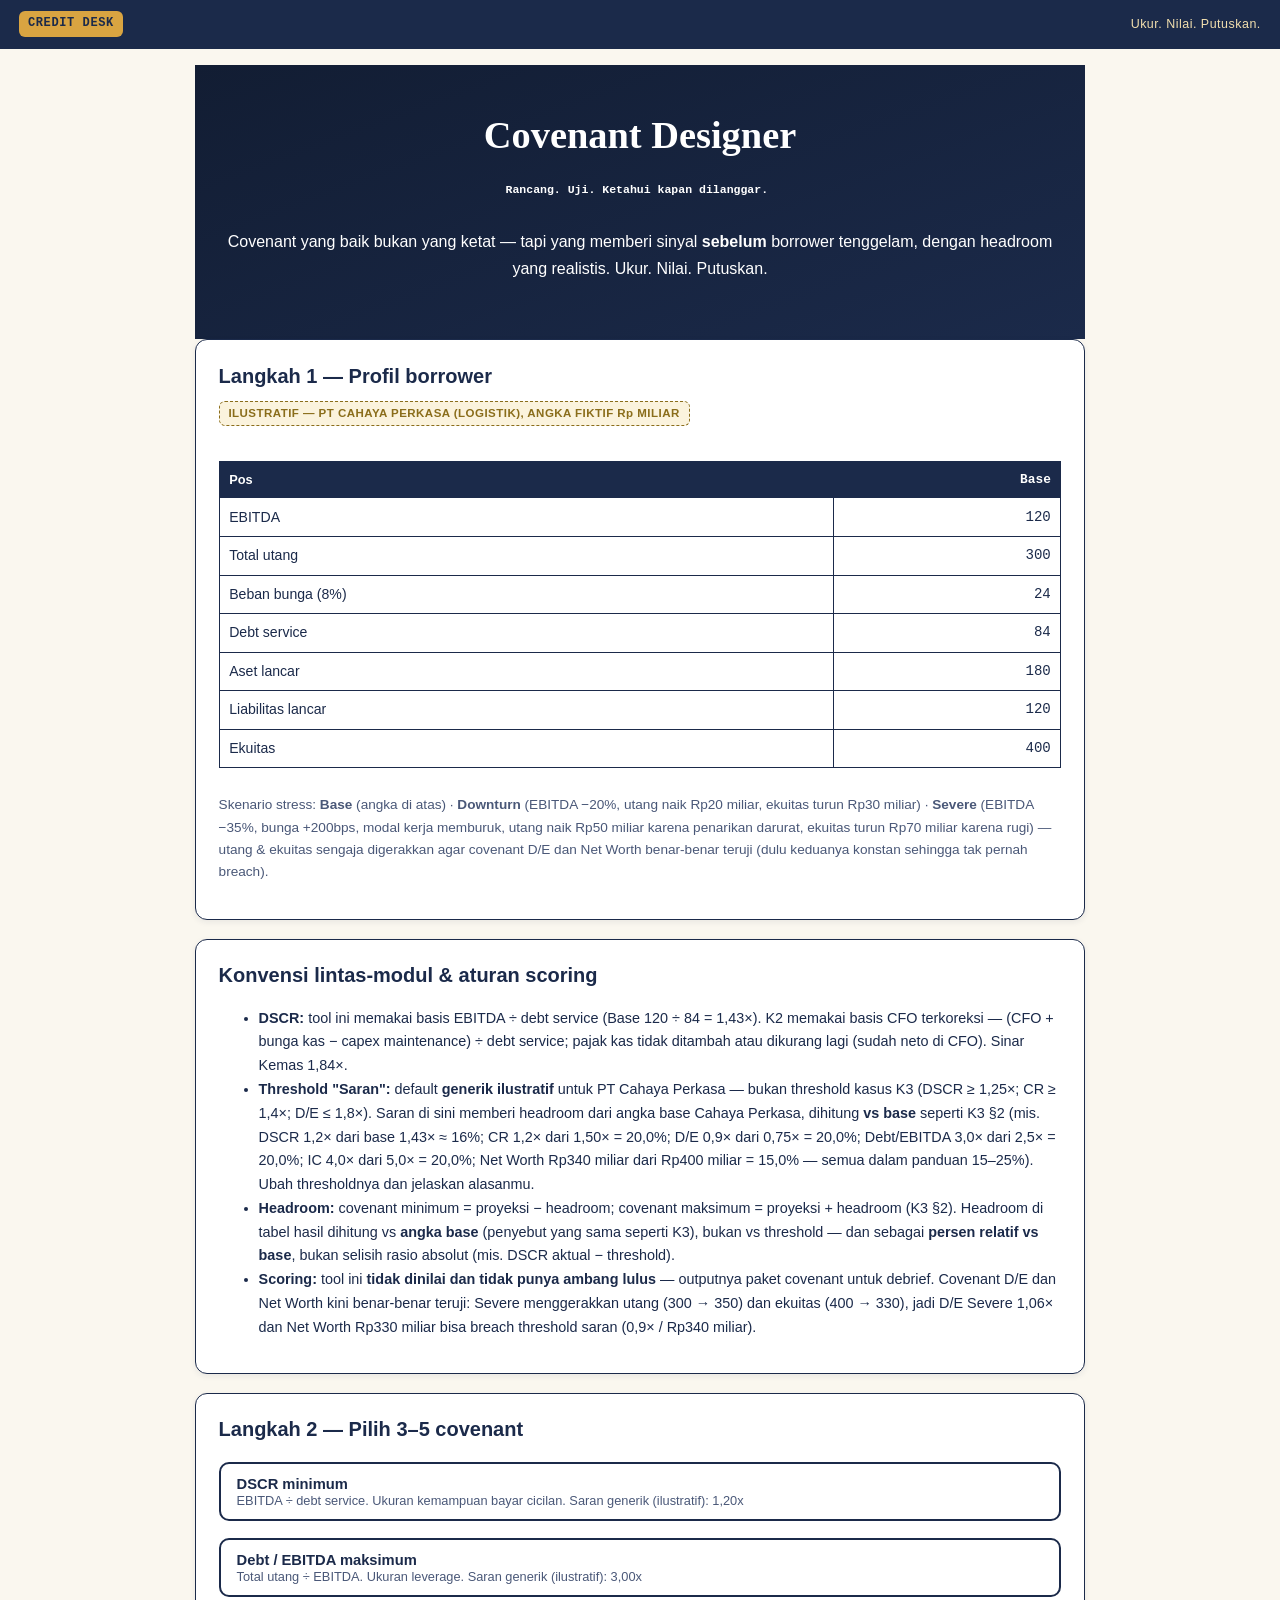
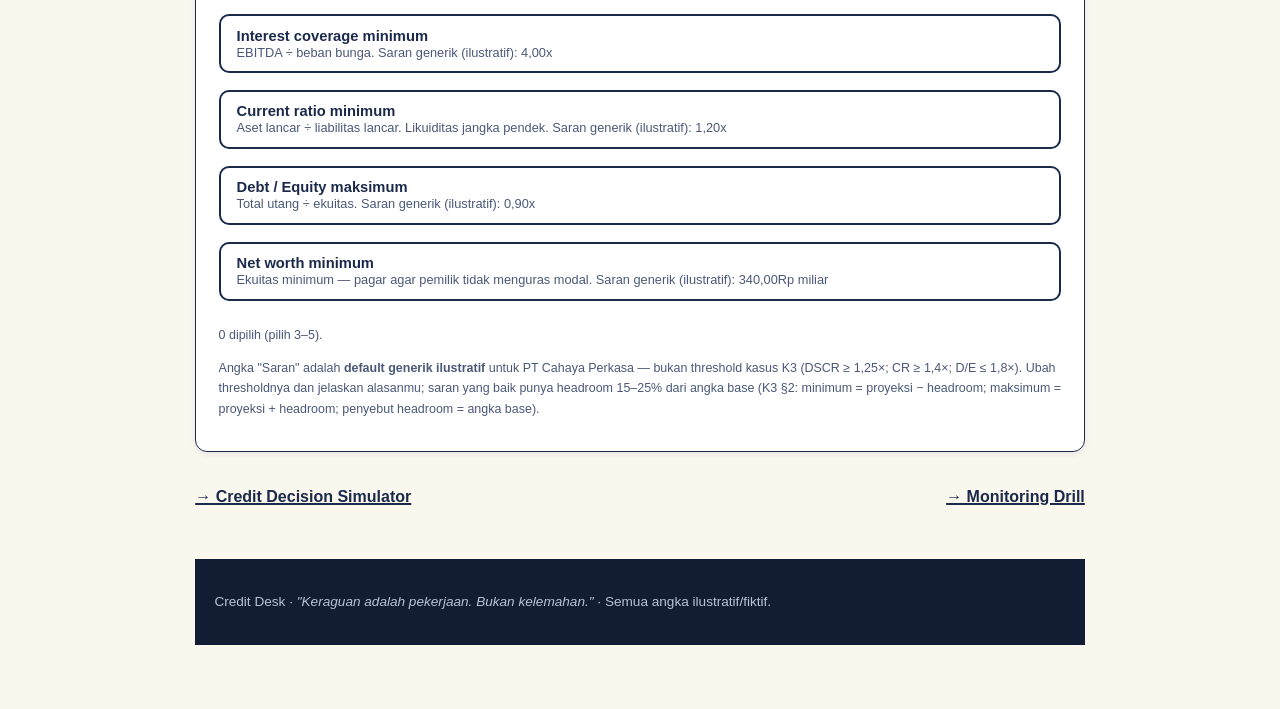
==== commit 6ffb2fc8: "Fix ronde 7 Terra Credit Desk (0 must + 2 should + 4 nit): SF-1 caveat capex K1, SF-2 rate vs fee K3" ====
--- a/covenant-designer/index.html
+++ b/covenant-designer/index.html
@@ -34,7 +34,7 @@
     <ul style="font-size:.9rem">
       <li><strong>DSCR:</strong> tool ini memakai basis EBITDA ÷ debt service (Base 120 ÷ 84 = 1,43×). K2 memakai basis CFO terkoreksi — (CFO + bunga kas − capex maintenance) ÷ debt service; pajak kas tidak ditambah atau dikurang lagi (sudah neto di CFO). Sinar Kemas 1,84×.</li>
       <li><strong>Threshold "Saran":</strong> default <strong>generik ilustratif</strong> untuk PT Cahaya Perkasa — bukan threshold kasus K3 (DSCR ≥ 1,25×; CR ≥ 1,4×; D/E ≤ 1,8×). Saran di sini memberi headroom dari angka base Cahaya Perkasa, dihitung <strong>vs base</strong> seperti K3 §2 (mis. DSCR 1,2× dari base 1,43× ≈ 16%; CR 1,2× dari 1,50× = 20,0%; D/E 0,9× dari 0,75× = 20,0%; Debt/EBITDA 3,0× dari 2,5× = 20,0%; IC 4,0× dari 5,0× = 20,0%; Net Worth Rp340 miliar dari Rp400 miliar = 15,0% — semua dalam panduan 15–25%). Ubah thresholdnya dan jelaskan alasanmu.</li>
-      <li><strong>Headroom:</strong> covenant minimum = proyeksi − headroom; covenant maksimum = proyeksi + headroom (K3 §2). Headroom di tabel hasil dihitung vs <strong>angka base</strong> (penyebut yang sama seperti K3), bukan vs threshold.</li>
+      <li><strong>Headroom:</strong> covenant minimum = proyeksi − headroom; covenant maksimum = proyeksi + headroom (K3 §2). Headroom di tabel hasil dihitung vs <strong>angka base</strong> (penyebut yang sama seperti K3), bukan vs threshold — dan sebagai <strong>persen relatif vs base</strong>, bukan selisih rasio absolut (mis. DSCR aktual − threshold).</li>
       <li><strong>Scoring:</strong> tool ini <strong>tidak dinilai dan tidak punya ambang lulus</strong> — outputnya paket covenant untuk debrief. Covenant D/E dan Net Worth kini benar-benar teruji: Severe menggerakkan utang (300 → 350) dan ekuitas (400 → 330), jadi D/E Severe 1,06× dan Net Worth Rp330 miliar bisa breach threshold saran (0,9× / Rp340 miliar).</li>
     </ul>
   </div>
@@ -57,6 +57,7 @@
   <div class="cd-card" id="result-card" style="display:none">
     <h2>Langkah 4 — Peta breach</h2>
     <div class="tblwrap"><table class="cd-tbl" id="stress-tbl"></table></div>
+    <p class="cd-sub">DSCR dan interest coverage di tabel hasil memakai basis EBITDA ÷ debt service / beban bunga (bukan basis CFO K2 — (CFO + bunga kas − capex maintenance) ÷ debt service). Kolom "Headroom relatif vs base" memakai persen relatif vs angka base, bukan selisih rasio absolut.</p>
     <div id="stress-verdict"></div>
     <div class="cd-btnrow"><button class="cd-btn ghost" id="copy-pkg">📋 Salin paket covenant</button></div>
   </div>
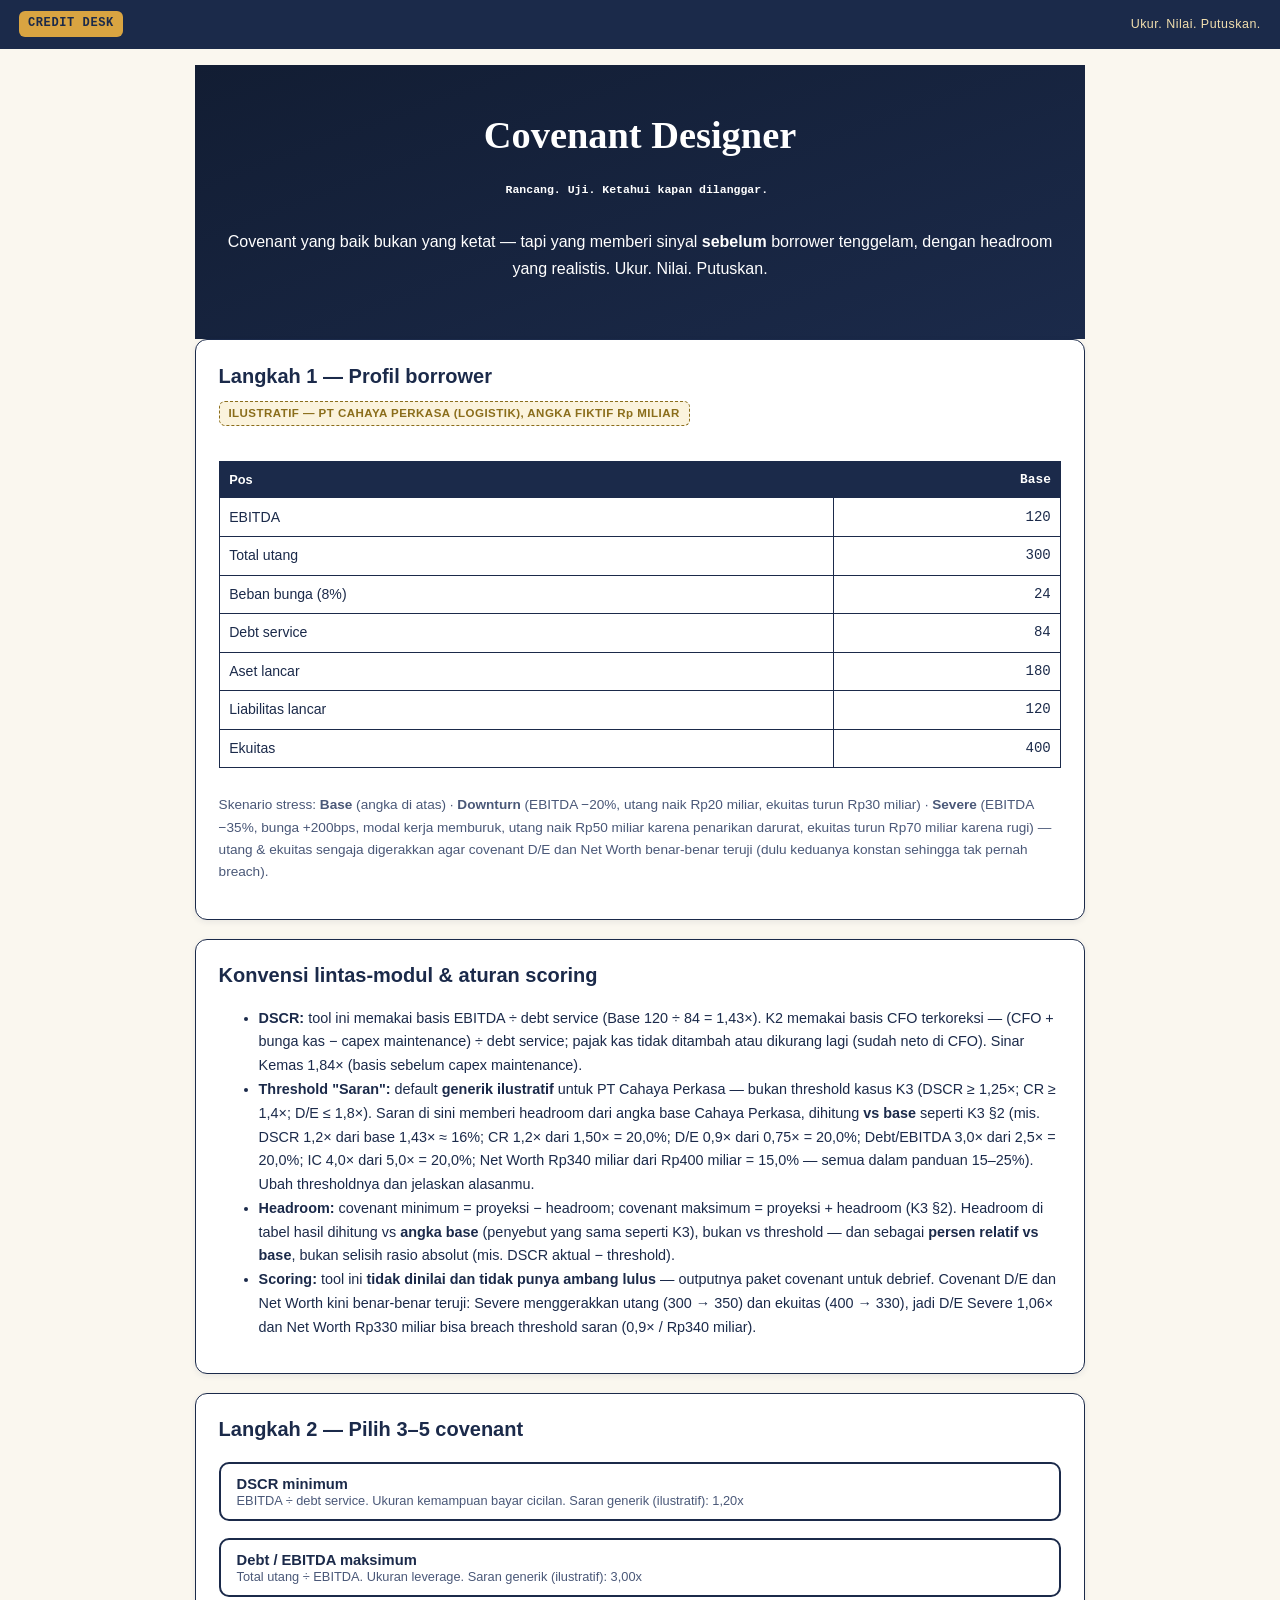
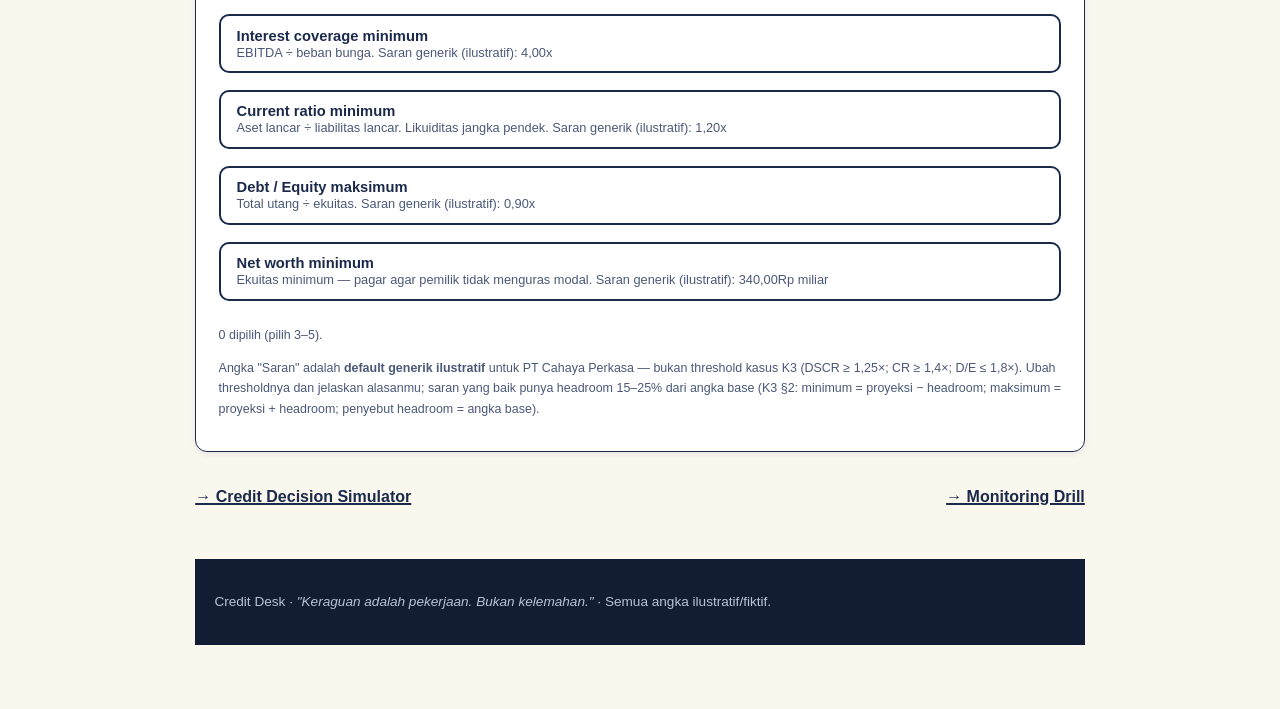
==== commit b9116b69: "Fix ronde 9 Credit Desk (0 must + 4 should + 4 nit + 1 gap): P1-T2 BBRI stress 45,8 T -> estimasi ~R" ====
--- a/covenant-designer/index.html
+++ b/covenant-designer/index.html
@@ -32,7 +32,7 @@
   <div class="cd-card">
     <h2>Konvensi lintas-modul &amp; aturan scoring</h2>
     <ul style="font-size:.9rem">
-      <li><strong>DSCR:</strong> tool ini memakai basis EBITDA ÷ debt service (Base 120 ÷ 84 = 1,43×). K2 memakai basis CFO terkoreksi — (CFO + bunga kas − capex maintenance) ÷ debt service; pajak kas tidak ditambah atau dikurang lagi (sudah neto di CFO). Sinar Kemas 1,84×.</li>
+      <li><strong>DSCR:</strong> tool ini memakai basis EBITDA ÷ debt service (Base 120 ÷ 84 = 1,43×). K2 memakai basis CFO terkoreksi — (CFO + bunga kas − capex maintenance) ÷ debt service; pajak kas tidak ditambah atau dikurang lagi (sudah neto di CFO). Sinar Kemas 1,84× (basis sebelum capex maintenance).</li>
       <li><strong>Threshold "Saran":</strong> default <strong>generik ilustratif</strong> untuk PT Cahaya Perkasa — bukan threshold kasus K3 (DSCR ≥ 1,25×; CR ≥ 1,4×; D/E ≤ 1,8×). Saran di sini memberi headroom dari angka base Cahaya Perkasa, dihitung <strong>vs base</strong> seperti K3 §2 (mis. DSCR 1,2× dari base 1,43× ≈ 16%; CR 1,2× dari 1,50× = 20,0%; D/E 0,9× dari 0,75× = 20,0%; Debt/EBITDA 3,0× dari 2,5× = 20,0%; IC 4,0× dari 5,0× = 20,0%; Net Worth Rp340 miliar dari Rp400 miliar = 15,0% — semua dalam panduan 15–25%). Ubah thresholdnya dan jelaskan alasanmu.</li>
       <li><strong>Headroom:</strong> covenant minimum = proyeksi − headroom; covenant maksimum = proyeksi + headroom (K3 §2). Headroom di tabel hasil dihitung vs <strong>angka base</strong> (penyebut yang sama seperti K3), bukan vs threshold — dan sebagai <strong>persen relatif vs base</strong>, bukan selisih rasio absolut (mis. DSCR aktual − threshold).</li>
       <li><strong>Scoring:</strong> tool ini <strong>tidak dinilai dan tidak punya ambang lulus</strong> — outputnya paket covenant untuk debrief. Covenant D/E dan Net Worth kini benar-benar teruji: Severe menggerakkan utang (300 → 350) dan ekuitas (400 → 330), jadi D/E Severe 1,06× dan Net Worth Rp330 miliar bisa breach threshold saran (0,9× / Rp340 miliar).</li>
